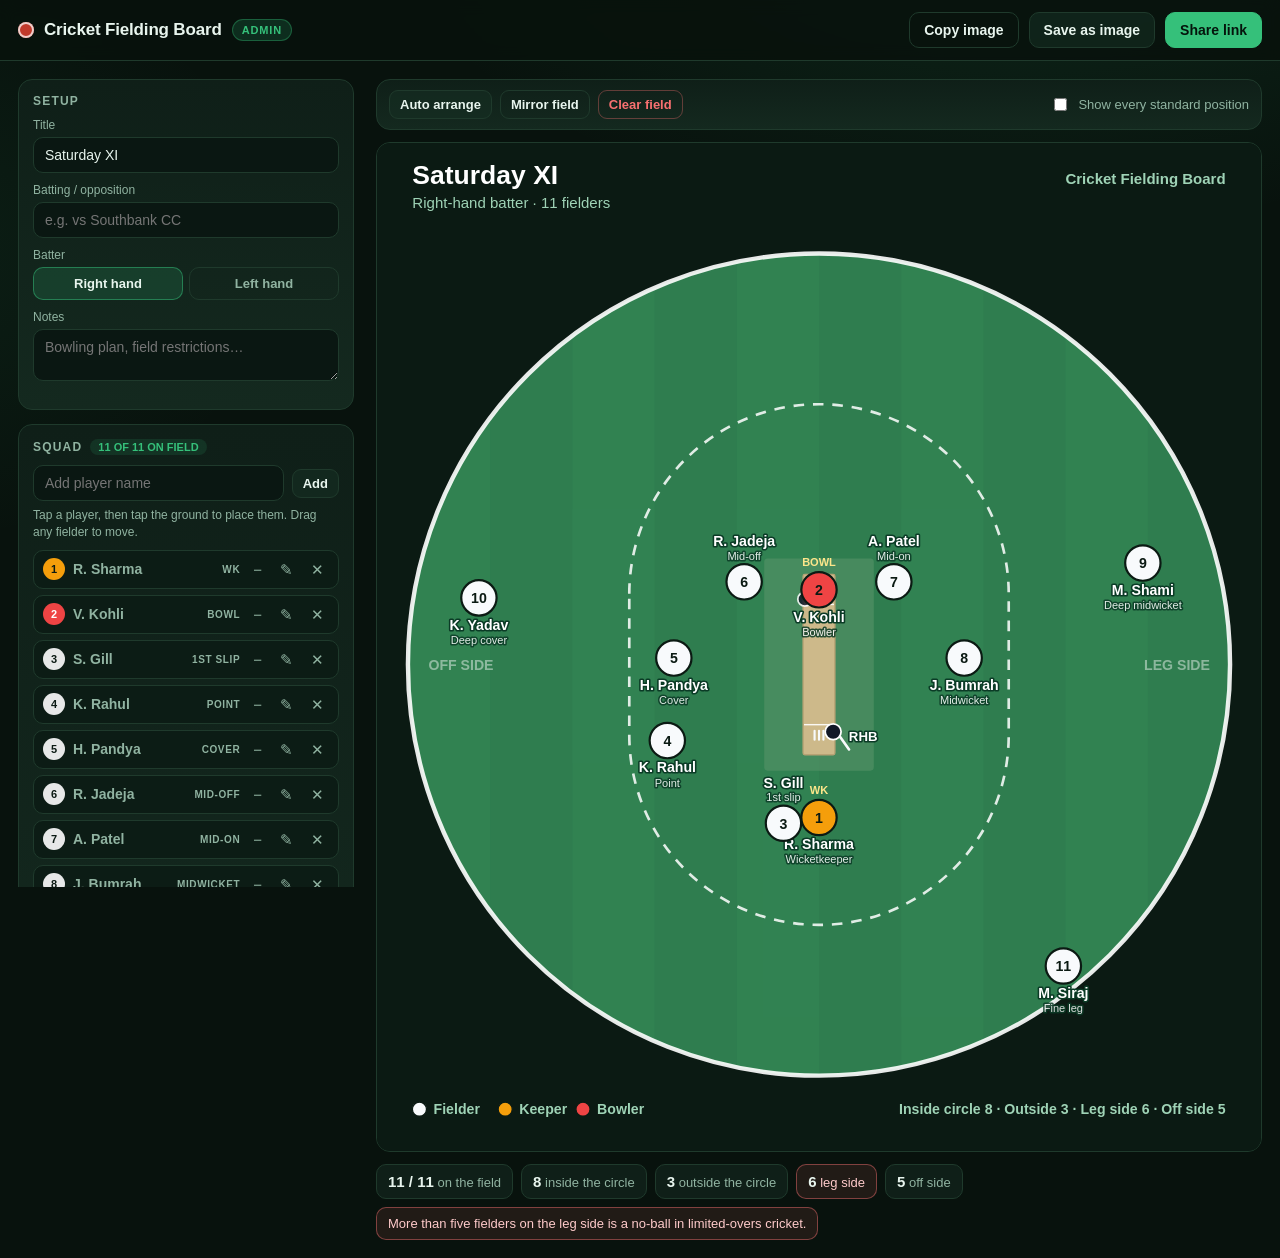
==== index.html @ b6f76a64 "Keep the ground clear and name the position as you place The grid of empty position markers cluttere" ====
<!doctype html>
<html lang="en">
<head>
<meta charset="utf-8">
<meta name="viewport" content="width=device-width, initial-scale=1, viewport-fit=cover">
<title>Cricket Fielding Board</title>
<meta name="description" content="Set up cricket fielding positions, share the setup as a link with view or edit access, and save it as an image.">
<meta name="theme-color" content="#0b1a13">
<link rel="icon" href="data:image/svg+xml,%3Csvg xmlns='http://www.w3.org/2000/svg' viewBox='0 0 100 100'%3E%3Ccircle cx='50' cy='50' r='46' fill='%232f7d4f'/%3E%3Ccircle cx='50' cy='50' r='46' fill='none' stroke='white' stroke-width='6'/%3E%3Crect x='42' y='22' width='16' height='56' rx='3' fill='%23cdb98a'/%3E%3C/svg%3E">
<link rel="stylesheet" href="assets/styles.css">
</head>
<body>
<header class="topbar">
  <div class="brand">
    <span class="ball" aria-hidden="true"></span>
    <span>Cricket Fielding Board</span>
  </div>
  <span id="modeBadge" class="badge">Admin</span>
  <div class="spacer"></div>
  <button id="btnCopyImage" class="btn ghost" type="button">Copy image</button>
  <button id="btnExport" class="btn" type="button">Save as image</button>
  <button id="btnShare" class="btn primary" type="button">Share link</button>
</header>

<main class="layout">
  <aside class="sidebar">
    <section class="card">
      <h2>Setup</h2>
      <label class="field">
        <span>Title</span>
        <input id="inpTitle" type="text" maxlength="60" placeholder="e.g. Death overs plan">
      </label>
      <label class="field">
        <span>Batting / opposition</span>
        <input id="inpOpp" type="text" maxlength="40" placeholder="e.g. vs Southbank CC">
      </label>
      <div class="field">
        <span>Batter</span>
        <div class="segmented" role="group" aria-label="Batting hand">
          <button type="button" class="seg" data-hand="r">Right hand</button>
          <button type="button" class="seg" data-hand="l">Left hand</button>
        </div>
      </div>
      <label class="field">
        <span>Notes</span>
        <textarea id="inpNotes" rows="2" maxlength="200" placeholder="Bowling plan, field restrictions…"></textarea>
      </label>
    </section>

    <section class="card" id="squadCard">
      <h2>Squad <span id="squadCount" class="count"></span></h2>
      <div class="admin-only" id="squadAdd">
        <div class="row">
          <input id="inpNewPlayer" type="text" maxlength="24" placeholder="Add player name">
          <button id="btnAddPlayer" class="btn small" type="button">Add</button>
        </div>
      </div>
      <p class="hint" id="squadHint">Tap a player, then tap the ground to place them.</p>
      <ul id="squadList" class="squad"></ul>
      <div class="admin-only row wrap">
        <button id="btnSampleSquad" class="btn small ghost" type="button">Load sample XI</button>
        <button id="btnClearSquad" class="btn small ghost danger" type="button">Clear squad</button>
      </div>
    </section>

    <section class="card">
      <h2>Ready-made fields</h2>
      <ul id="templateList" class="templates"></ul>
    </section>

    <section class="card">
      <h2>Saved on this device</h2>
      <div class="row">
        <input id="inpSaveName" type="text" maxlength="40" placeholder="Name this setup">
        <button id="btnSaveLocal" class="btn small" type="button">Save</button>
      </div>
      <ul id="savedList" class="saved"></ul>
    </section>
  </aside>

  <section class="board">
    <div class="boardbar">
      <div class="row wrap">
        <button id="btnAuto" class="btn small" type="button">Auto arrange</button>
        <button id="btnFlip" class="btn small ghost" type="button">Mirror field</button>
        <button id="btnClearField" class="btn small ghost danger" type="button">Clear field</button>
      </div>
      <div class="boardbar-right">
        <span id="dragReadout" class="readout" hidden></span>
        <label class="check">
          <input id="chkGuides" type="checkbox">
          <span>Show every standard position</span>
        </label>
      </div>
    </div>

    <div id="fieldWrap" class="fieldwrap"></div>

    <div id="selBar" class="selbar" hidden>
      <span id="selName" class="selname"></span>
      <div class="row wrap">
        <button class="btn small" type="button" data-role="k">Wicketkeeper</button>
        <button class="btn small" type="button" data-role="b">Bowler</button>
        <button class="btn small" type="button" data-role="f">Fielder</button>
        <button id="btnRemoveFielder" class="btn small ghost danger" type="button">Take off field</button>
      </div>
    </div>

    <div id="statsBar" class="stats"></div>
    <p id="viewHint" class="hint viewhint" hidden></p>
  </section>
</main>

<dialog id="shareDlg" class="dialog">
  <form method="dialog">
    <h2>Share this fielding setup</h2>
    <p class="hint">Every link carries the whole setup inside it, so there is nothing to sign up for. Send the link that matches what the person should be able to do.</p>

    <div class="sharerow">
      <div>
        <strong>View only</strong>
        <span class="hint">They can look at the field and save it as an image.</span>
      </div>
      <div class="row">
        <input id="linkView" type="text" readonly>
        <button class="btn small" type="button" data-copy="linkView">Copy</button>
      </div>
    </div>

    <div class="sharerow">
      <div>
        <strong>Can edit</strong>
        <span class="hint">They can move fielders and change the plan, but cannot change the squad.</span>
      </div>
      <div class="row">
        <input id="linkEdit" type="text" readonly>
        <button class="btn small" type="button" data-copy="linkEdit">Copy</button>
      </div>
    </div>

    <div class="sharerow admin-only">
      <div>
        <strong>Admin</strong>
        <span class="hint">Full control, including the squad list. Keep this one for yourself.</span>
      </div>
      <div class="row">
        <input id="linkAdmin" type="text" readonly>
        <button class="btn small" type="button" data-copy="linkAdmin">Copy</button>
      </div>
    </div>

    <p class="note">Links are open by design: anyone holding a link can pass it on, and a determined
      recipient could edit the link itself. Use it for teammates, not for secrets.</p>

    <div class="row end">
      <button class="btn" value="close">Done</button>
    </div>
  </form>
</dialog>

<div id="toast" class="toast" hidden></div>

<script src="js/positions.js"></script>
<script src="js/state.js"></script>
<script src="js/field.js"></script>
<script src="js/export.js"></script>
<script src="js/app.js"></script>
</body>
</html>
---- assets/styles.css ----
/* Cricket Fielding Board — dark, pitch-side interface. */

:root {
  --bg: #08120d;
  --panel: #0f1f18;
  --panel-2: #14291f;
  --line: #1f3a2c;
  --text: #e8f5ee;
  --muted: #90b3a1;
  --accent: #35c07a;
  --accent-ink: #04140c;
  --danger: #f87171;
  --radius: 14px;
  --font: ui-sans-serif, -apple-system, BlinkMacSystemFont, "Segoe UI", Roboto,
    Helvetica, Arial, sans-serif;
}

* { box-sizing: border-box; }

html, body {
  margin: 0;
  padding: 0;
  background: var(--bg);
  color: var(--text);
  font-family: var(--font);
  -webkit-text-size-adjust: 100%;
}

body {
  min-height: 100vh;
  background-image:
    radial-gradient(1100px 600px at 80% -10%, rgba(53, 192, 122, 0.14), transparent 60%),
    radial-gradient(700px 500px at -10% 20%, rgba(53, 192, 122, 0.08), transparent 60%);
}

/* ------------------------------------------------------------------ topbar */

.topbar {
  display: flex;
  align-items: center;
  gap: 10px;
  padding: 12px 18px;
  border-bottom: 1px solid var(--line);
  background: rgba(8, 18, 13, 0.9);
  backdrop-filter: blur(8px);
  position: sticky;
  top: 0;
  z-index: 20;
  flex-wrap: wrap;
}

.brand {
  display: flex;
  align-items: center;
  gap: 10px;
  font-weight: 800;
  letter-spacing: -0.01em;
  font-size: 17px;
}

.ball {
  width: 16px;
  height: 16px;
  border-radius: 50%;
  background: #c0392b;
  box-shadow: inset 0 0 0 2px rgba(255, 255, 255, 0.75);
  display: inline-block;
}

.spacer { flex: 1; }

.badge {
  font-size: 11px;
  font-weight: 800;
  letter-spacing: 0.08em;
  text-transform: uppercase;
  padding: 4px 9px;
  border-radius: 999px;
  background: rgba(53, 192, 122, 0.16);
  color: var(--accent);
  border: 1px solid rgba(53, 192, 122, 0.35);
}

.badge.view { background: rgba(148, 163, 184, 0.16); color: #cbd5e1; border-color: rgba(148, 163, 184, 0.35); }
.badge.edit { background: rgba(56, 189, 248, 0.16); color: #7dd3fc; border-color: rgba(56, 189, 248, 0.35); }

/* ------------------------------------------------------------------ layout */

.layout {
  display: grid;
  grid-template-columns: 340px minmax(0, 1fr);
  gap: 18px;
  padding: 18px;
  align-items: start;
  max-width: 1500px;
  margin: 0 auto;
}

.sidebar {
  display: flex;
  flex-direction: column;
  gap: 14px;
  position: sticky;
  top: 74px;
  max-height: calc(100vh - 92px);
  overflow-y: auto;
  padding-right: 4px;
}

.card {
  background: linear-gradient(180deg, var(--panel), var(--panel-2));
  border: 1px solid var(--line);
  border-radius: var(--radius);
  padding: 14px;
}

.card h2 {
  margin: 0 0 10px;
  font-size: 12px;
  letter-spacing: 0.1em;
  text-transform: uppercase;
  color: var(--muted);
  display: flex;
  align-items: center;
  gap: 8px;
}

.count {
  font-size: 11px;
  color: var(--accent);
  background: rgba(53, 192, 122, 0.12);
  border-radius: 999px;
  padding: 2px 8px;
  letter-spacing: 0;
}

/* ------------------------------------------------------------------ inputs */

.field {
  display: block;
  margin-bottom: 10px;
}

.field > span {
  display: block;
  font-size: 12px;
  color: var(--muted);
  margin-bottom: 5px;
}

input[type="text"], textarea {
  width: 100%;
  background: #0a1712;
  border: 1px solid var(--line);
  color: var(--text);
  border-radius: 10px;
  padding: 9px 11px;
  font: inherit;
  font-size: 14px;
  resize: vertical;
}

input[type="text"]:focus, textarea:focus {
  outline: 2px solid rgba(53, 192, 122, 0.5);
  outline-offset: 1px;
  border-color: transparent;
}

input:disabled, textarea:disabled {
  opacity: 0.6;
  cursor: not-allowed;
}

.row { display: flex; gap: 8px; align-items: center; }
.row.wrap { flex-wrap: wrap; }
.row.end { justify-content: flex-end; }
.row > input[type="text"] { flex: 1; min-width: 0; }

.btn {
  border: 1px solid var(--line);
  background: #16302394;
  color: var(--text);
  border-radius: 10px;
  padding: 9px 14px;
  font: inherit;
  font-size: 14px;
  font-weight: 650;
  cursor: pointer;
  transition: transform 0.06s ease, background 0.15s ease, border-color 0.15s ease;
}

.btn:hover { background: #1d3d2c; }
.btn:active { transform: translateY(1px); }
.btn:focus-visible { outline: 2px solid var(--accent); outline-offset: 2px; }

.btn.primary {
  background: var(--accent);
  border-color: var(--accent);
  color: var(--accent-ink);
}
.btn.primary:hover { background: #45d68b; }

.btn.small { padding: 6px 10px; font-size: 13px; border-radius: 9px; }
.btn.ghost { background: transparent; }
.btn.ghost:hover { background: rgba(255, 255, 255, 0.05); }
.btn.danger { color: var(--danger); border-color: rgba(248, 113, 113, 0.35); }

.segmented { display: flex; gap: 6px; }

.seg {
  flex: 1;
  border: 1px solid var(--line);
  background: transparent;
  color: var(--muted);
  border-radius: 10px;
  padding: 8px 6px;
  font: inherit;
  font-size: 13px;
  font-weight: 650;
  cursor: pointer;
}

.seg[aria-pressed="true"] {
  background: rgba(53, 192, 122, 0.16);
  border-color: rgba(53, 192, 122, 0.5);
  color: var(--text);
}

.check {
  display: inline-flex;
  align-items: center;
  gap: 8px;
  font-size: 13px;
  color: var(--muted);
  cursor: pointer;
}

.hint {
  font-size: 12px;
  color: var(--muted);
  margin: 6px 0 8px;
  line-height: 1.45;
}

.viewhint { margin-top: 10px; }

/* ------------------------------------------------------------------- squad */

.squad, .templates, .saved {
  list-style: none;
  margin: 0;
  padding: 0;
  display: flex;
  flex-direction: column;
  gap: 6px;
}

.squad li, .templates li, .saved li {
  display: flex;
  align-items: center;
  gap: 8px;
  border: 1px solid var(--line);
  background: #0c1c15;
  border-radius: 10px;
  padding: 7px 9px;
}

.squad li.selected {
  border-color: var(--accent);
  box-shadow: 0 0 0 1px rgba(53, 192, 122, 0.4) inset;
}

.squad li.placed .pname { color: var(--muted); }

.pnum {
  width: 22px;
  height: 22px;
  border-radius: 50%;
  display: grid;
  place-items: center;
  font-size: 11px;
  font-weight: 800;
  background: rgba(255, 255, 255, 0.9);
  color: #0b1a13;
  flex: none;
}

.pnum.k { background: #f59e0b; }
.pnum.b { background: #ef4444; color: #fff; }

.pname {
  flex: 1;
  min-width: 0;
  font-size: 14px;
  font-weight: 600;
  overflow: hidden;
  text-overflow: ellipsis;
  white-space: nowrap;
  text-align: left;
  background: none;
  border: 0;
  color: inherit;
  font-family: inherit;
  cursor: pointer;
  padding: 0;
}

.ptag {
  font-size: 10px;
  font-weight: 800;
  letter-spacing: 0.06em;
  text-transform: uppercase;
  color: var(--muted);
  flex: 0 1 auto;
  max-width: 42%;
  overflow: hidden;
  text-overflow: ellipsis;
  white-space: nowrap;
}

.iconbtn {
  border: 0;
  background: transparent;
  color: var(--muted);
  cursor: pointer;
  font-size: 15px;
  line-height: 1;
  padding: 4px 5px;
  border-radius: 7px;
}

.iconbtn:hover { background: rgba(255, 255, 255, 0.07); color: var(--text); }

.templates li { flex-direction: column; align-items: stretch; gap: 3px; cursor: pointer; }
.templates li:hover { border-color: var(--accent); }
.templates .tname { font-size: 14px; font-weight: 650; }
.templates .tnote { font-size: 11.5px; color: var(--muted); }

.saved .sname { flex: 1; font-size: 13.5px; font-weight: 600; }

.empty {
  font-size: 12.5px;
  color: var(--muted);
  padding: 8px 2px;
}

/* ------------------------------------------------------------------- board */

.board {
  display: flex;
  flex-direction: column;
  gap: 12px;
  min-width: 0;
}

.boardbar {
  display: flex;
  align-items: center;
  justify-content: space-between;
  gap: 12px;
  flex-wrap: wrap;
  background: linear-gradient(180deg, var(--panel), var(--panel-2));
  border: 1px solid var(--line);
  border-radius: var(--radius);
  padding: 10px 12px;
}

.fieldwrap {
  border: 1px solid var(--line);
  border-radius: var(--radius);
  overflow: hidden;
  background: #0b1a13;
  line-height: 0;
}

.fieldwrap svg {
  display: block;
  width: 100%;
  height: auto;
  touch-action: none;
}

.fieldwrap svg.editable g.chip { cursor: grab; }
.fieldwrap svg.editable g.chip:active { cursor: grabbing; }
.fieldwrap svg.editable g.guide { cursor: copy; opacity: 0.75; }
.fieldwrap svg.editable g.guide:hover { opacity: 1; }

.selbar {
  display: flex;
  align-items: center;
  gap: 12px;
  flex-wrap: wrap;
  background: rgba(56, 189, 248, 0.08);
  border: 1px solid rgba(56, 189, 248, 0.3);
  border-radius: var(--radius);
  padding: 10px 12px;
}

.selbar[hidden] { display: none; }

.selname { font-weight: 700; font-size: 14px; }

.stats {
  display: flex;
  gap: 8px;
  flex-wrap: wrap;
}

.stat {
  border: 1px solid var(--line);
  background: var(--panel);
  border-radius: 10px;
  padding: 8px 11px;
  font-size: 13px;
  color: var(--muted);
}

.stat b { color: var(--text); font-size: 15px; }

.stat.warn {
  border-color: rgba(248, 113, 113, 0.45);
  background: rgba(248, 113, 113, 0.1);
  color: #fecaca;
}

/* ------------------------------------------------------------------ dialog */

.dialog {
  border: 1px solid var(--line);
  border-radius: 16px;
  background: var(--panel);
  color: var(--text);
  padding: 20px;
  max-width: 620px;
  width: calc(100% - 32px);
}

.dialog::backdrop { background: rgba(4, 10, 7, 0.7); }
.dialog h2 { margin: 0 0 6px; font-size: 19px; }

.sharerow {
  border-top: 1px solid var(--line);
  padding: 12px 0;
  display: flex;
  flex-direction: column;
  gap: 8px;
}

.sharerow strong { font-size: 14px; }
.sharerow .hint { margin: 2px 0 0; display: block; }
.sharerow input { font-size: 12px; font-family: ui-monospace, SFMono-Regular, Menlo, monospace; }

.note {
  font-size: 12px;
  color: var(--muted);
  background: rgba(255, 255, 255, 0.04);
  border-radius: 10px;
  padding: 10px;
  line-height: 1.5;
}

/* ------------------------------------------------------------------- toast */

.toast {
  position: fixed;
  left: 50%;
  bottom: 24px;
  transform: translateX(-50%);
  background: var(--accent);
  color: var(--accent-ink);
  font-weight: 700;
  font-size: 14px;
  padding: 10px 16px;
  border-radius: 999px;
  z-index: 60;
  box-shadow: 0 10px 30px rgba(0, 0, 0, 0.45);
}

/* ------------------------------------------------------------ responsive */

body.mode-view .admin-only,
body.mode-edit .admin-only { display: none !important; }

.boardbar-right {
  display: flex;
  align-items: center;
  gap: 12px;
  flex-wrap: wrap;
}

.readout {
  font-size: 13px;
  font-weight: 700;
  color: var(--accent);
  background: rgba(53, 192, 122, 0.12);
  border: 1px solid rgba(53, 192, 122, 0.35);
  border-radius: 999px;
  padding: 5px 11px;
  white-space: nowrap;
}

.readout[hidden] { display: none; }

/* Nothing on the board toolbar does anything on a view-only link. */
body.mode-view .boardbar { display: none; }

.btn:disabled,
.seg:disabled { opacity: 0.5; cursor: not-allowed; }

@media (max-width: 980px) {
  .layout { grid-template-columns: 1fr; }
  .sidebar { position: static; max-height: none; overflow: visible; }
  .board { order: -1; }
}

@media (max-width: 560px) {
  .topbar { padding: 10px 12px; }
  .brand span:last-child { font-size: 15px; }
  .layout { padding: 12px; gap: 12px; }
  .btn { padding: 8px 11px; font-size: 13px; }
}
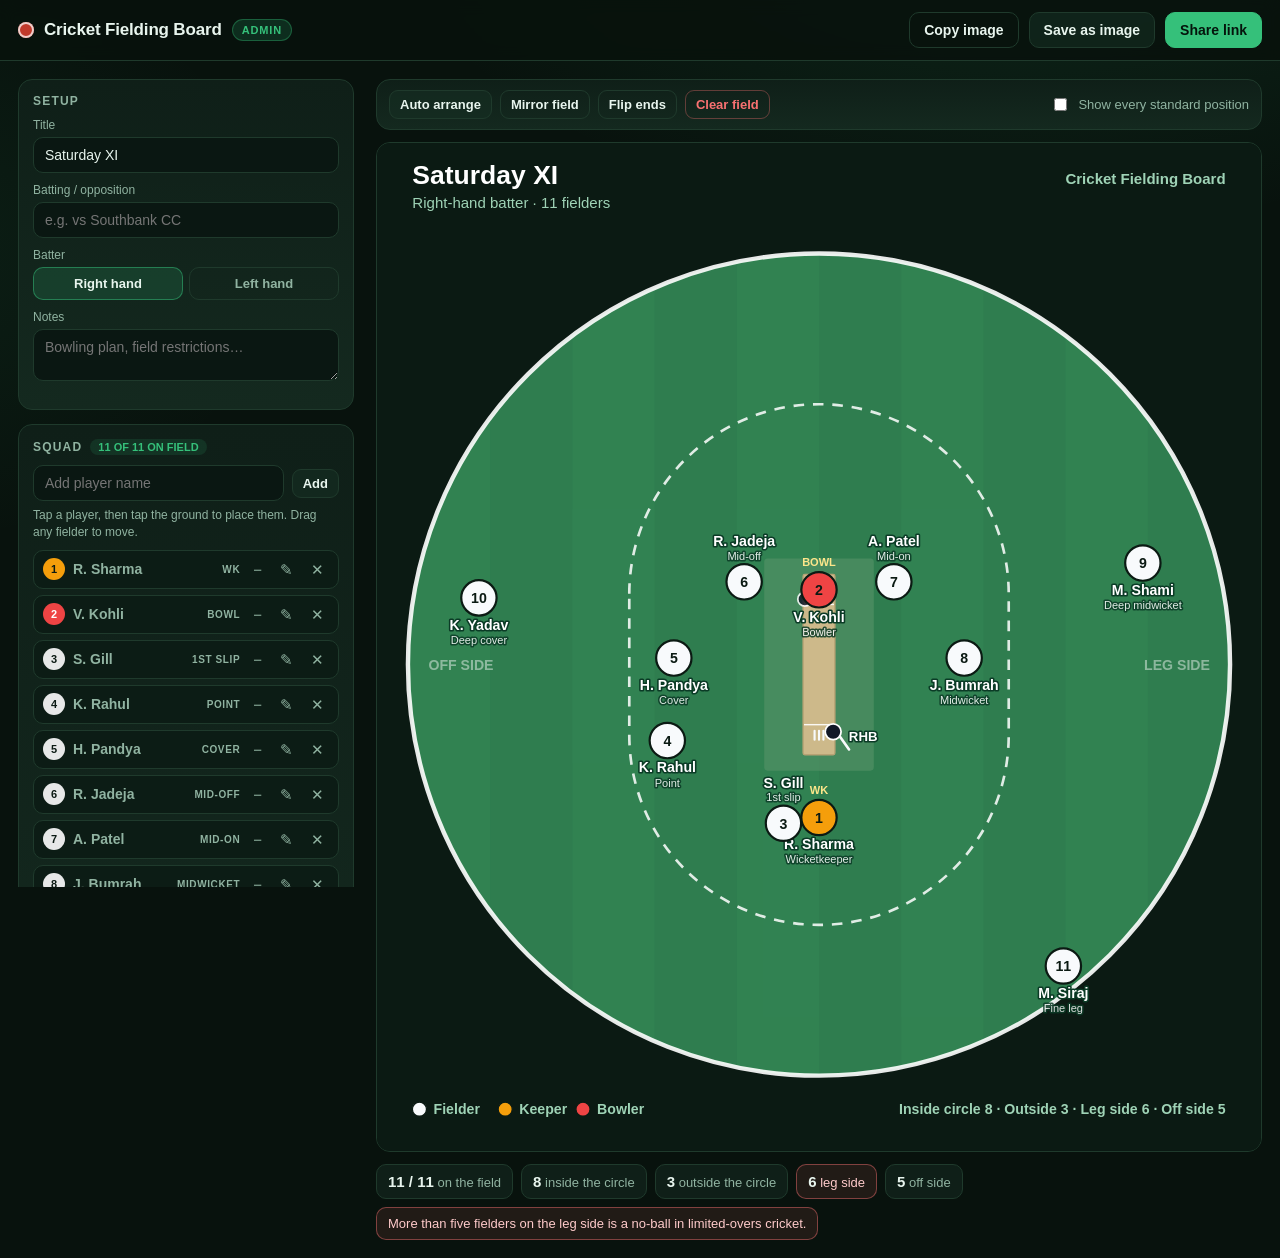
==== commit 5b3357dd: "Add Flip ends, to view the ground from the batter's end A half-turn of the drawing about the centre " ====
--- a/index.html
+++ b/index.html
@@ -83,6 +83,8 @@
       <div class="row wrap">
         <button id="btnAuto" class="btn small" type="button">Auto arrange</button>
         <button id="btnFlip" class="btn small ghost" type="button">Mirror field</button>
+        <button id="btnFlipEnds" class="btn small ghost" type="button"
+          title="Turn the ground end for end, so the batter is at the top">Flip ends</button>
         <button id="btnClearField" class="btn small ghost danger" type="button">Clear field</button>
       </div>
       <div class="boardbar-right">
--- a/assets/styles.css
+++ b/assets/styles.css
@@ -474,6 +474,8 @@
   border-radius: 999px;
   z-index: 60;
   box-shadow: 0 10px 30px rgba(0, 0, 0, 0.45);
+  /* It sits over the bottom of the ground; never let it swallow a tap. */
+  pointer-events: none;
 }
 
 /* ------------------------------------------------------------ responsive */
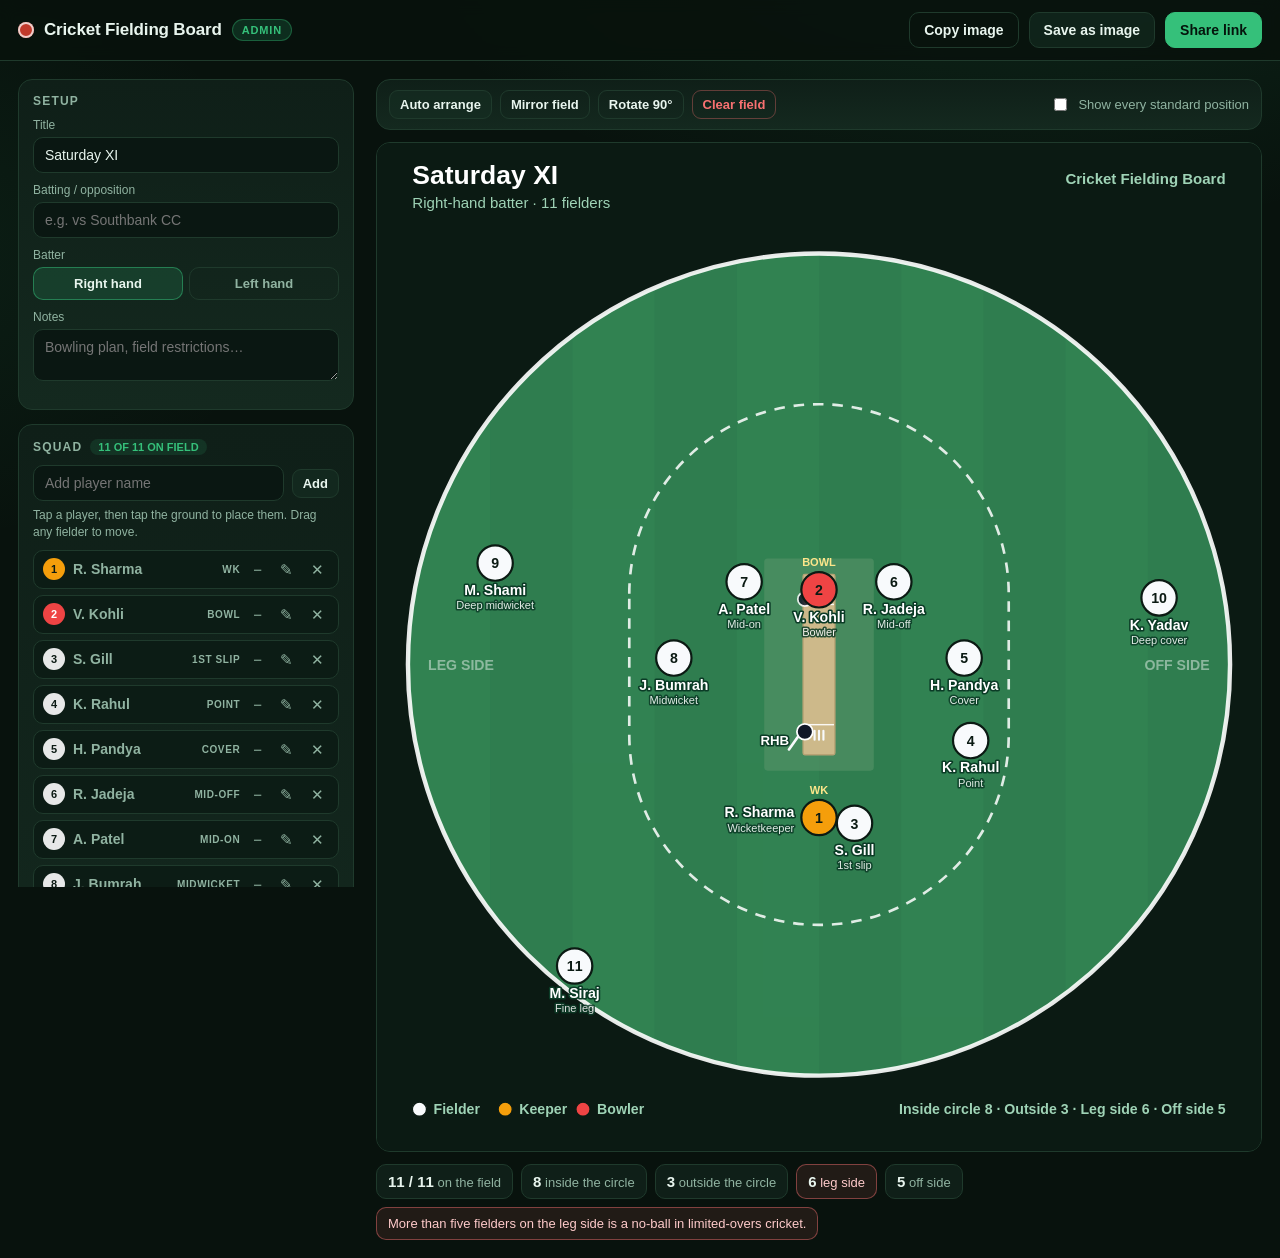
==== commit 1760709a: "Put the off side on the right, and rotate the ground in quarter turns The sides were mirrored. The g" ====
--- a/index.html
+++ b/index.html
@@ -83,8 +83,8 @@
       <div class="row wrap">
         <button id="btnAuto" class="btn small" type="button">Auto arrange</button>
         <button id="btnFlip" class="btn small ghost" type="button">Mirror field</button>
-        <button id="btnFlipEnds" class="btn small ghost" type="button"
-          title="Turn the ground end for end, so the batter is at the top">Flip ends</button>
+        <button id="btnRotate" class="btn small ghost" type="button"
+          title="Turn the ground a quarter turn: the pitch runs across, then end for end">Rotate 90°</button>
         <button id="btnClearField" class="btn small ghost danger" type="button">Clear field</button>
       </div>
       <div class="boardbar-right">
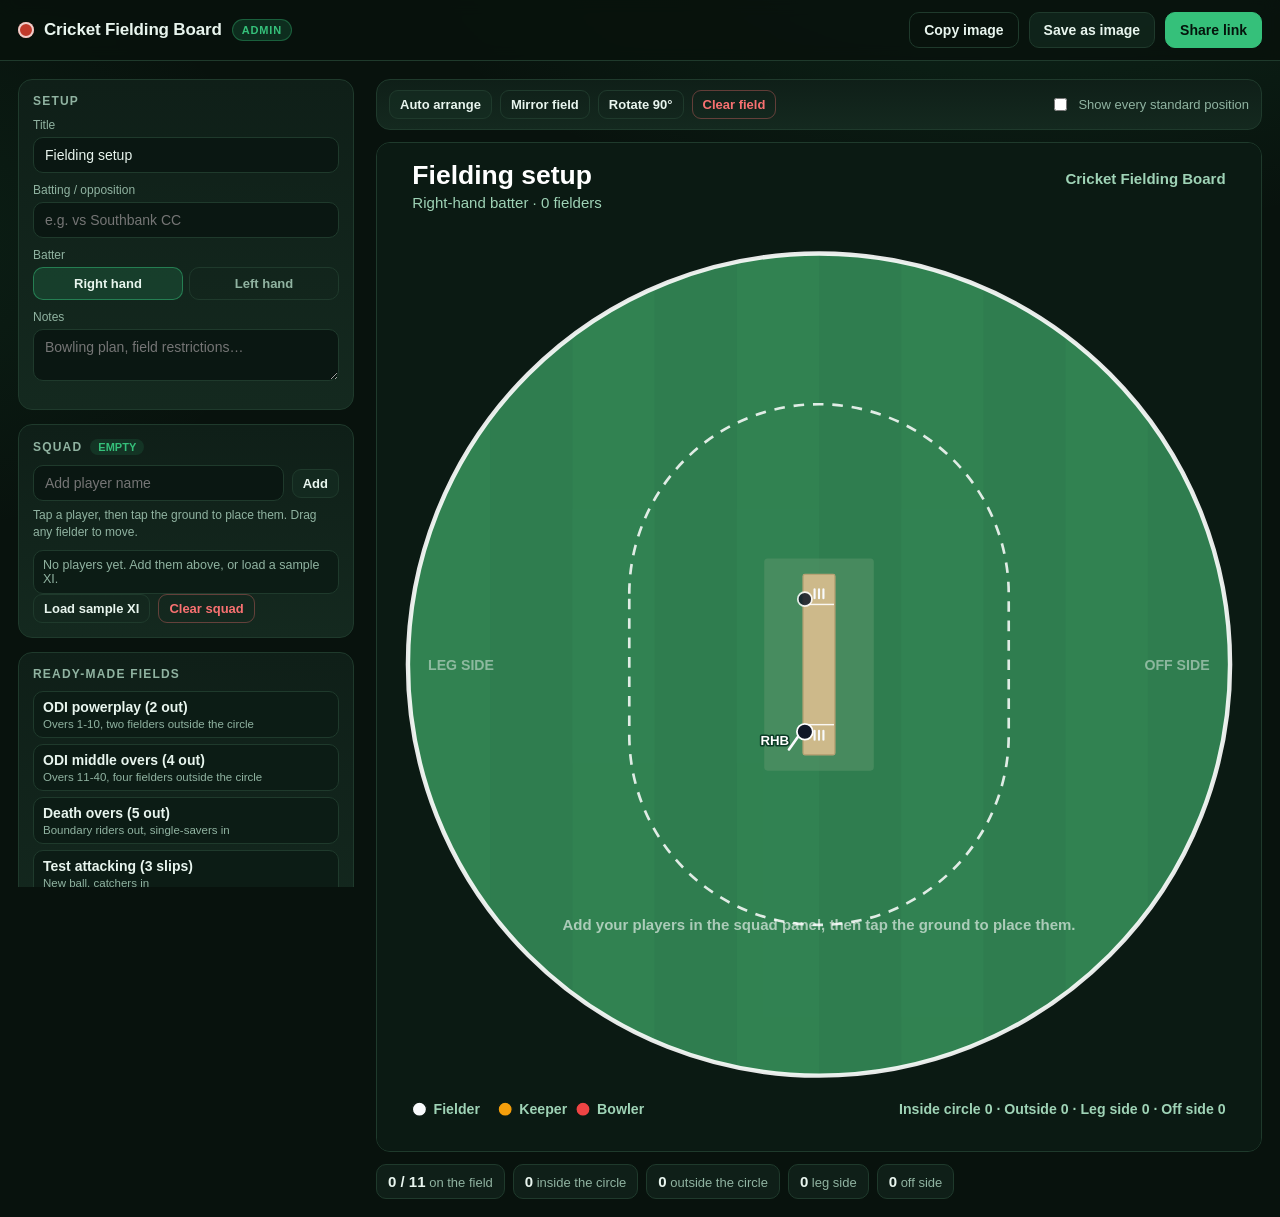
==== commit 4d32f506: "Open the plain address on an empty ground Following the bare address showed a sample eleven on a fir" ====
--- a/index.html
+++ b/index.html
@@ -96,6 +96,14 @@
       </div>
     </div>
 
+    <div id="resumeBar" class="resumebar" hidden>
+      <span id="resumeText"></span>
+      <div class="row">
+        <button id="btnResume" class="btn small" type="button">Open it</button>
+        <button id="btnDismissResume" class="btn small ghost" type="button">Start fresh</button>
+      </div>
+    </div>
+
     <div id="fieldWrap" class="fieldwrap"></div>
 
     <div id="selBar" class="selbar" hidden>
--- a/assets/styles.css
+++ b/assets/styles.css
@@ -398,6 +398,22 @@
 
 .selbar[hidden] { display: none; }
 
+.resumebar {
+  display: flex;
+  align-items: center;
+  justify-content: space-between;
+  gap: 12px;
+  flex-wrap: wrap;
+  background: linear-gradient(180deg, var(--panel), var(--panel-2));
+  border: 1px solid var(--line);
+  border-radius: var(--radius);
+  padding: 10px 12px;
+  font-size: 13.5px;
+  color: var(--muted);
+}
+
+.resumebar[hidden] { display: none; }
+
 .selname { font-weight: 700; font-size: 14px; }
 
 .stats {
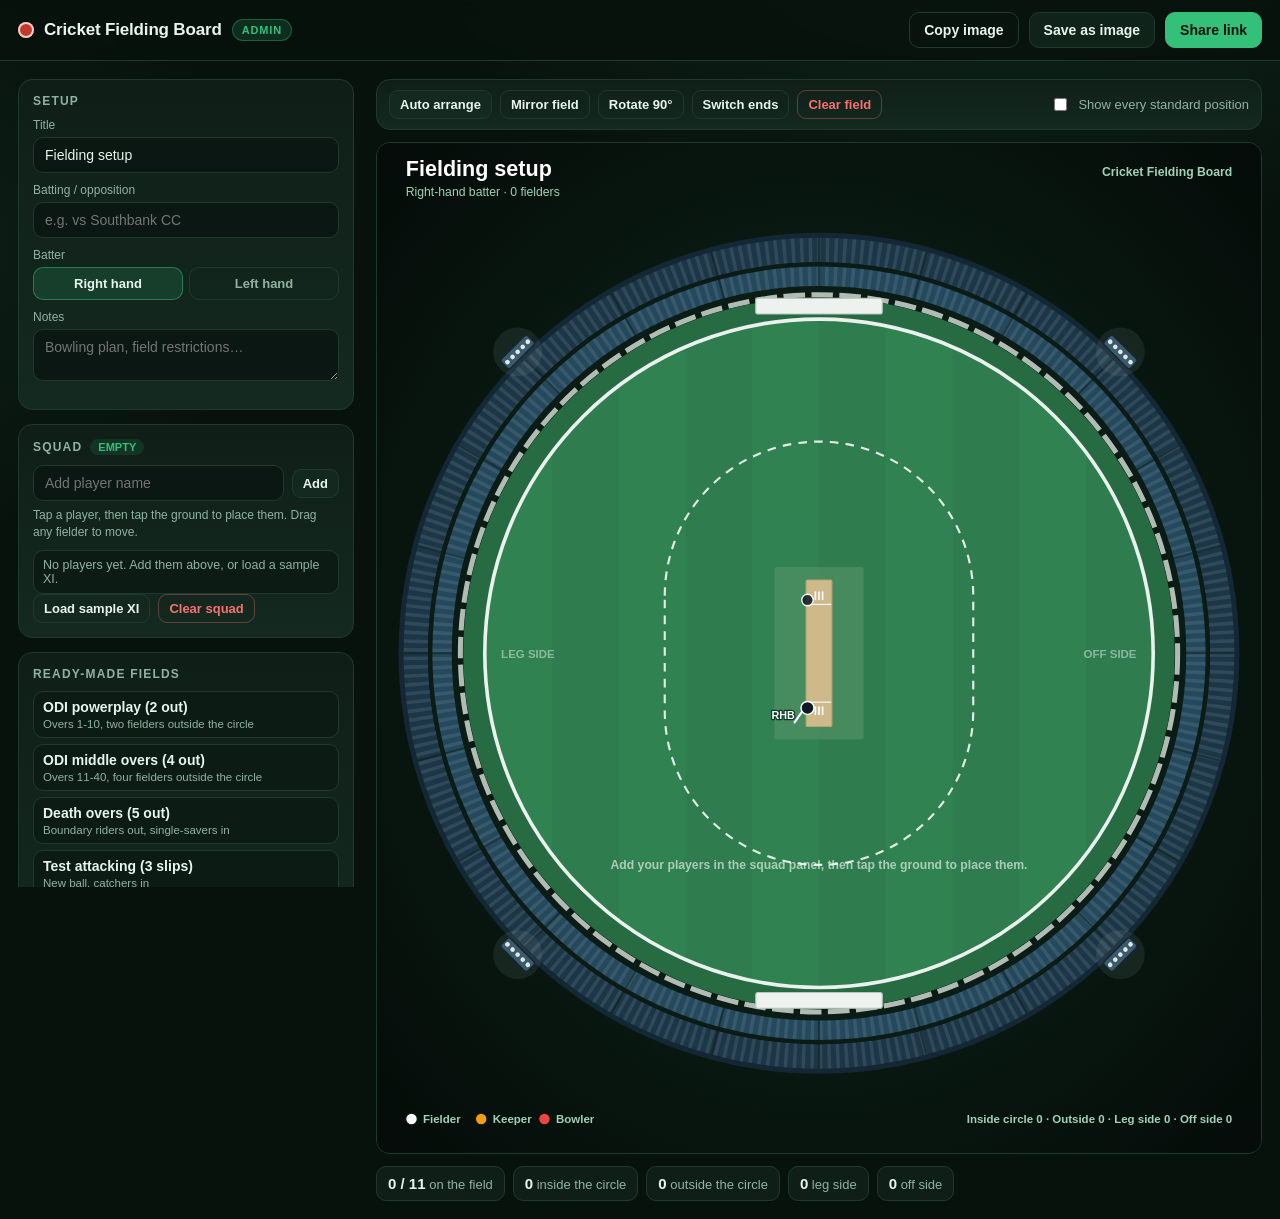
==== commit 247067e0: "Build the stadium around the ground, and add Switch ends Outside the boundary was flat dark nothing." ====
--- a/index.html
+++ b/index.html
@@ -85,6 +85,8 @@
         <button id="btnFlip" class="btn small ghost" type="button">Mirror field</button>
         <button id="btnRotate" class="btn small ghost" type="button"
           title="Turn the ground a quarter turn: the pitch runs across, then end for end">Rotate 90°</button>
+        <button id="btnSwitchEnds" class="btn small ghost" type="button"
+          title="The batter takes strike at the other end: nobody moves, but the off and leg sides swap, so square leg becomes point">Switch ends</button>
         <button id="btnClearField" class="btn small ghost danger" type="button">Clear field</button>
       </div>
       <div class="boardbar-right">
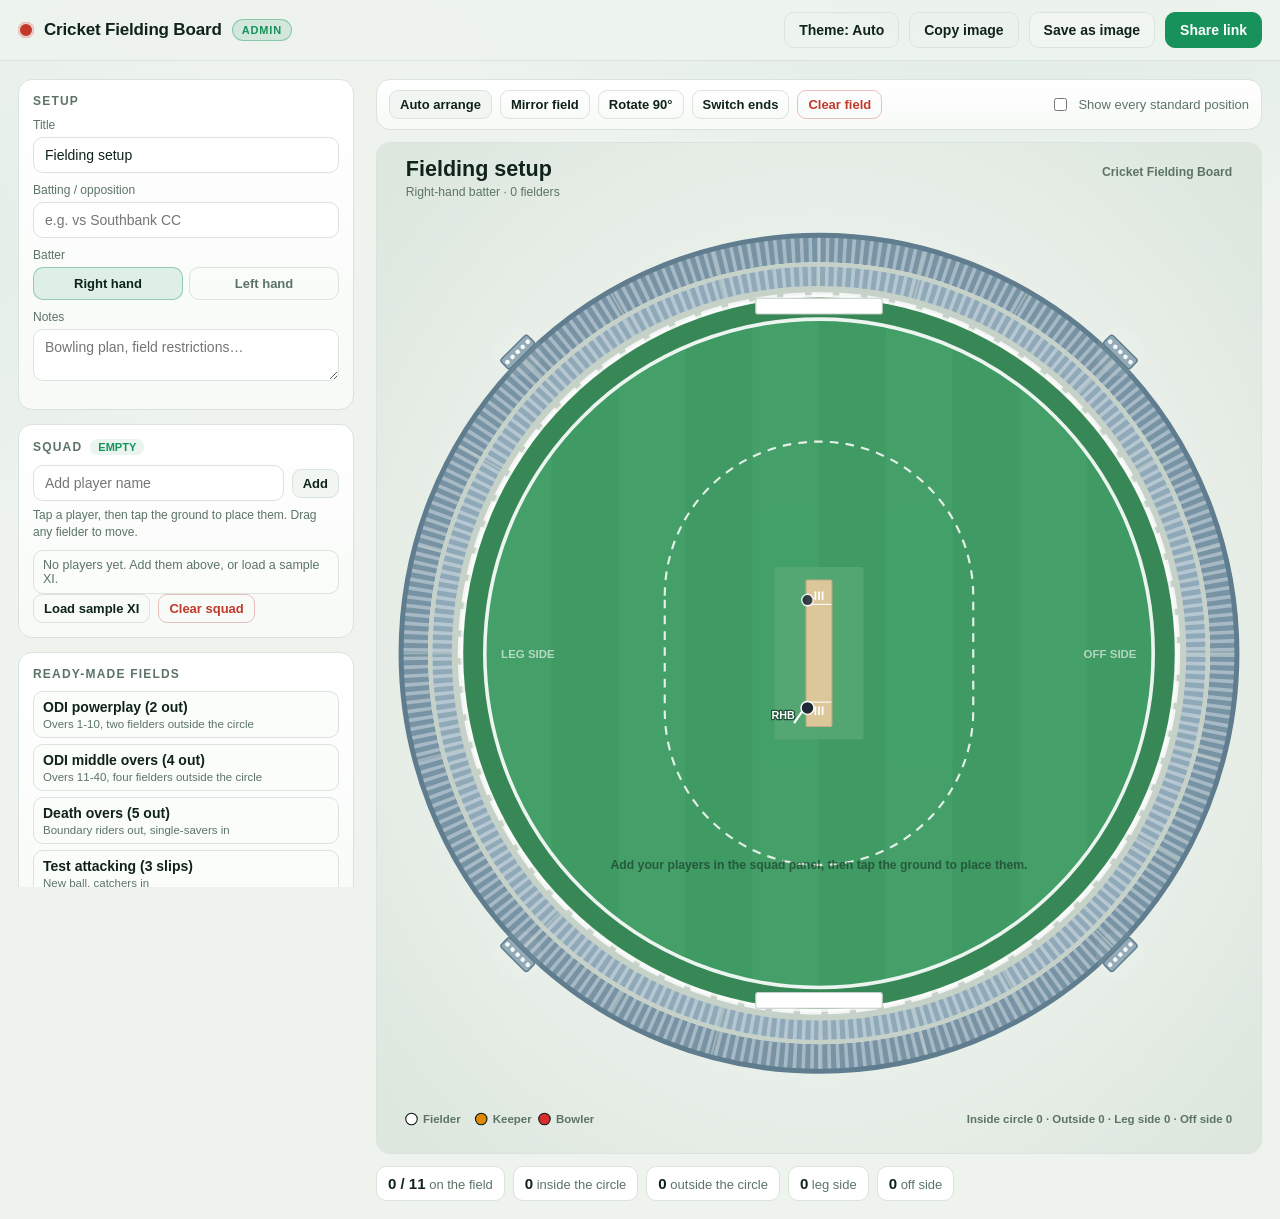
==== commit ab31bcfc: "Add dark and light themes, ground included The interface colours come from tokens with a daylight se" ====
--- a/index.html
+++ b/index.html
@@ -7,6 +7,18 @@
 <meta name="description" content="Set up cricket fielding positions, share the setup as a link with view or edit access, and save it as an image.">
 <meta name="theme-color" content="#0b1a13">
 <link rel="icon" href="data:image/svg+xml,%3Csvg xmlns='http://www.w3.org/2000/svg' viewBox='0 0 100 100'%3E%3Ccircle cx='50' cy='50' r='46' fill='%232f7d4f'/%3E%3Ccircle cx='50' cy='50' r='46' fill='none' stroke='white' stroke-width='6'/%3E%3Crect x='42' y='22' width='16' height='56' rx='3' fill='%23cdb98a'/%3E%3C/svg%3E">
+<script>
+  /* Settle the theme before the first paint so the page never flashes. */
+  (function () {
+    try {
+      var choice = localStorage.getItem('cf.theme') || 'auto';
+      var dark = !window.matchMedia || !window.matchMedia('(prefers-color-scheme: light)').matches;
+      document.documentElement.dataset.theme = choice === 'auto' ? (dark ? 'dark' : 'light') : choice;
+    } catch (err) {
+      document.documentElement.dataset.theme = 'dark';
+    }
+  })();
+</script>
 <link rel="stylesheet" href="assets/styles.css">
 </head>
 <body>
@@ -17,6 +29,7 @@
   </div>
   <span id="modeBadge" class="badge">Admin</span>
   <div class="spacer"></div>
+  <button id="btnTheme" class="btn ghost" type="button" aria-label="Change theme"></button>
   <button id="btnCopyImage" class="btn ghost" type="button">Copy image</button>
   <button id="btnExport" class="btn" type="button">Save as image</button>
   <button id="btnShare" class="btn primary" type="button">Share link</button>
--- a/assets/styles.css
+++ b/assets/styles.css
@@ -1,6 +1,7 @@
-/* Cricket Fielding Board — dark, pitch-side interface. */
+/* Cricket Fielding Board — pitch-side interface, dark and light. */
 
 :root {
+  color-scheme: dark;
   --bg: #08120d;
   --panel: #0f1f18;
   --panel-2: #14291f;
@@ -10,9 +11,71 @@
   --accent: #35c07a;
   --accent-ink: #04140c;
   --danger: #f87171;
+  --btn-bg: rgba(22, 48, 35, 0.58);
+  --btn-bg-hover: #1d3d2c;
+  --input-bg: #0a1712;
+  --row-bg: #0c1c15;
+  --hover: rgba(255, 255, 255, 0.06);
+  --chip-bg: rgba(255, 255, 255, 0.9);
+  --chip-ink: #0b1a13;
+  --field-frame: #0b1a13;
+  --info-bg: rgba(56, 189, 248, 0.08);
+  --info-line: rgba(56, 189, 248, 0.3);
+  --warn-bg: rgba(248, 113, 113, 0.1);
+  --warn-line: rgba(248, 113, 113, 0.45);
+  --warn-soft: rgba(248, 113, 113, 0.35);
+  --warn-text: #fecaca;
+  --glow: rgba(53, 192, 122, 0.14);
+  --glow-soft: rgba(53, 192, 122, 0.08);
+  --shadow: rgba(0, 0, 0, 0.45);
+  --backdrop: rgba(4, 10, 7, 0.7);
+  --accent-soft: rgba(53, 192, 122, 0.16);
+  --accent-faint: rgba(53, 192, 122, 0.12);
+  --accent-line: rgba(53, 192, 122, 0.4);
+  --accent-hover: #45d68b;
+  --badge-view: #cbd5e1;
+  --badge-edit: #7dd3fc;
   --radius: 14px;
   --font: ui-sans-serif, -apple-system, BlinkMacSystemFont, "Segoe UI", Roboto,
     Helvetica, Arial, sans-serif;
+}
+
+/* Daylight. The ground carries its own two palettes, in js/field.js. */
+:root[data-theme="light"] {
+  color-scheme: light;
+  --bg: #eef3ee;
+  --panel: #ffffff;
+  --panel-2: #f7faf7;
+  --line: #dae3dc;
+  --text: #10231a;
+  --muted: #5c7466;
+  --accent: #17925a;
+  --accent-ink: #ffffff;
+  --danger: #c0392b;
+  --btn-bg: #f2f6f2;
+  --btn-bg-hover: #e6ede7;
+  --input-bg: #ffffff;
+  --row-bg: #fbfdfb;
+  --hover: rgba(16, 35, 26, 0.06);
+  --chip-bg: #10231a;
+  --chip-ink: #ffffff;
+  --field-frame: #dde7de;
+  --info-bg: rgba(2, 132, 199, 0.08);
+  --info-line: rgba(2, 132, 199, 0.32);
+  --warn-bg: rgba(192, 57, 43, 0.08);
+  --warn-line: rgba(192, 57, 43, 0.35);
+  --warn-soft: rgba(192, 57, 43, 0.3);
+  --warn-text: #8f2418;
+  --glow: rgba(23, 146, 90, 0.1);
+  --glow-soft: rgba(23, 146, 90, 0.06);
+  --shadow: rgba(16, 35, 26, 0.18);
+  --backdrop: rgba(16, 35, 26, 0.45);
+  --accent-soft: rgba(23, 146, 90, 0.12);
+  --accent-faint: rgba(23, 146, 90, 0.09);
+  --accent-line: rgba(23, 146, 90, 0.38);
+  --accent-hover: #12784a;
+  --badge-view: #475569;
+  --badge-edit: #0369a1;
 }
 
 * { box-sizing: border-box; }
@@ -29,8 +92,8 @@
 body {
   min-height: 100vh;
   background-image:
-    radial-gradient(1100px 600px at 80% -10%, rgba(53, 192, 122, 0.14), transparent 60%),
-    radial-gradient(700px 500px at -10% 20%, rgba(53, 192, 122, 0.08), transparent 60%);
+    radial-gradient(1100px 600px at 80% -10%, var(--glow), transparent 60%),
+    radial-gradient(700px 500px at -10% 20%, var(--glow-soft), transparent 60%);
 }
 
 /* ------------------------------------------------------------------ topbar */
@@ -41,7 +104,7 @@
   gap: 10px;
   padding: 12px 18px;
   border-bottom: 1px solid var(--line);
-  background: rgba(8, 18, 13, 0.9);
+  background: color-mix(in srgb, var(--bg) 90%, transparent);
   backdrop-filter: blur(8px);
   position: sticky;
   top: 0;
@@ -76,13 +139,13 @@
   text-transform: uppercase;
   padding: 4px 9px;
   border-radius: 999px;
-  background: rgba(53, 192, 122, 0.16);
+  background: var(--accent-soft);
   color: var(--accent);
-  border: 1px solid rgba(53, 192, 122, 0.35);
-}
-
-.badge.view { background: rgba(148, 163, 184, 0.16); color: #cbd5e1; border-color: rgba(148, 163, 184, 0.35); }
-.badge.edit { background: rgba(56, 189, 248, 0.16); color: #7dd3fc; border-color: rgba(56, 189, 248, 0.35); }
+  border: 1px solid var(--accent-line);
+}
+
+.badge.view { background: rgba(148, 163, 184, 0.16); color: var(--badge-view); border-color: rgba(148, 163, 184, 0.35); }
+.badge.edit { background: var(--info-bg); color: var(--badge-edit); border-color: var(--info-line); }
 
 /* ------------------------------------------------------------------ layout */
 
@@ -128,7 +191,7 @@
 .count {
   font-size: 11px;
   color: var(--accent);
-  background: rgba(53, 192, 122, 0.12);
+  background: var(--accent-faint);
   border-radius: 999px;
   padding: 2px 8px;
   letter-spacing: 0;
@@ -150,7 +213,7 @@
 
 input[type="text"], textarea {
   width: 100%;
-  background: #0a1712;
+  background: var(--input-bg);
   border: 1px solid var(--line);
   color: var(--text);
   border-radius: 10px;
@@ -161,7 +224,7 @@
 }
 
 input[type="text"]:focus, textarea:focus {
-  outline: 2px solid rgba(53, 192, 122, 0.5);
+  outline: 2px solid var(--accent-line);
   outline-offset: 1px;
   border-color: transparent;
 }
@@ -178,7 +241,7 @@
 
 .btn {
   border: 1px solid var(--line);
-  background: #16302394;
+  background: var(--btn-bg);
   color: var(--text);
   border-radius: 10px;
   padding: 9px 14px;
@@ -189,7 +252,7 @@
   transition: transform 0.06s ease, background 0.15s ease, border-color 0.15s ease;
 }
 
-.btn:hover { background: #1d3d2c; }
+.btn:hover { background: var(--btn-bg-hover); }
 .btn:active { transform: translateY(1px); }
 .btn:focus-visible { outline: 2px solid var(--accent); outline-offset: 2px; }
 
@@ -198,12 +261,12 @@
   border-color: var(--accent);
   color: var(--accent-ink);
 }
-.btn.primary:hover { background: #45d68b; }
+.btn.primary:hover { background: var(--accent-hover); }
 
 .btn.small { padding: 6px 10px; font-size: 13px; border-radius: 9px; }
 .btn.ghost { background: transparent; }
-.btn.ghost:hover { background: rgba(255, 255, 255, 0.05); }
-.btn.danger { color: var(--danger); border-color: rgba(248, 113, 113, 0.35); }
+.btn.ghost:hover { background: var(--hover); }
+.btn.danger { color: var(--danger); border-color: var(--warn-soft); }
 
 .segmented { display: flex; gap: 6px; }
 
@@ -221,8 +284,8 @@
 }
 
 .seg[aria-pressed="true"] {
-  background: rgba(53, 192, 122, 0.16);
-  border-color: rgba(53, 192, 122, 0.5);
+  background: var(--accent-soft);
+  border-color: var(--accent-line);
   color: var(--text);
 }
 
@@ -260,14 +323,14 @@
   align-items: center;
   gap: 8px;
   border: 1px solid var(--line);
-  background: #0c1c15;
+  background: var(--row-bg);
   border-radius: 10px;
   padding: 7px 9px;
 }
 
 .squad li.selected {
   border-color: var(--accent);
-  box-shadow: 0 0 0 1px rgba(53, 192, 122, 0.4) inset;
+  box-shadow: 0 0 0 1px var(--accent-line) inset;
 }
 
 .squad li.placed .pname { color: var(--muted); }
@@ -280,8 +343,8 @@
   place-items: center;
   font-size: 11px;
   font-weight: 800;
-  background: rgba(255, 255, 255, 0.9);
-  color: #0b1a13;
+  background: var(--chip-bg);
+  color: var(--chip-ink);
   flex: none;
 }
 
@@ -329,7 +392,7 @@
   border-radius: 7px;
 }
 
-.iconbtn:hover { background: rgba(255, 255, 255, 0.07); color: var(--text); }
+.iconbtn:hover { background: var(--hover); color: var(--text); }
 
 .templates li { flex-direction: column; align-items: stretch; gap: 3px; cursor: pointer; }
 .templates li:hover { border-color: var(--accent); }
@@ -369,7 +432,7 @@
   border: 1px solid var(--line);
   border-radius: var(--radius);
   overflow: hidden;
-  background: #0b1a13;
+  background: var(--field-frame);
   line-height: 0;
 }
 
@@ -390,8 +453,8 @@
   align-items: center;
   gap: 12px;
   flex-wrap: wrap;
-  background: rgba(56, 189, 248, 0.08);
-  border: 1px solid rgba(56, 189, 248, 0.3);
+  background: var(--info-bg);
+  border: 1px solid var(--info-line);
   border-radius: var(--radius);
   padding: 10px 12px;
 }
@@ -434,9 +497,9 @@
 .stat b { color: var(--text); font-size: 15px; }
 
 .stat.warn {
-  border-color: rgba(248, 113, 113, 0.45);
-  background: rgba(248, 113, 113, 0.1);
-  color: #fecaca;
+  border-color: var(--warn-line);
+  background: var(--warn-bg);
+  color: var(--warn-text);
 }
 
 /* ------------------------------------------------------------------ dialog */
@@ -451,7 +514,7 @@
   width: calc(100% - 32px);
 }
 
-.dialog::backdrop { background: rgba(4, 10, 7, 0.7); }
+.dialog::backdrop { background: var(--backdrop); }
 .dialog h2 { margin: 0 0 6px; font-size: 19px; }
 
 .sharerow {
@@ -469,7 +532,7 @@
 .note {
   font-size: 12px;
   color: var(--muted);
-  background: rgba(255, 255, 255, 0.04);
+  background: var(--hover);
   border-radius: 10px;
   padding: 10px;
   line-height: 1.5;
@@ -489,7 +552,7 @@
   padding: 10px 16px;
   border-radius: 999px;
   z-index: 60;
-  box-shadow: 0 10px 30px rgba(0, 0, 0, 0.45);
+  box-shadow: 0 10px 30px var(--shadow);
   /* It sits over the bottom of the ground; never let it swallow a tap. */
   pointer-events: none;
 }
@@ -510,8 +573,8 @@
   font-size: 13px;
   font-weight: 700;
   color: var(--accent);
-  background: rgba(53, 192, 122, 0.12);
-  border: 1px solid rgba(53, 192, 122, 0.35);
+  background: var(--accent-faint);
+  border: 1px solid var(--accent-line);
   border-radius: 999px;
   padding: 5px 11px;
   white-space: nowrap;
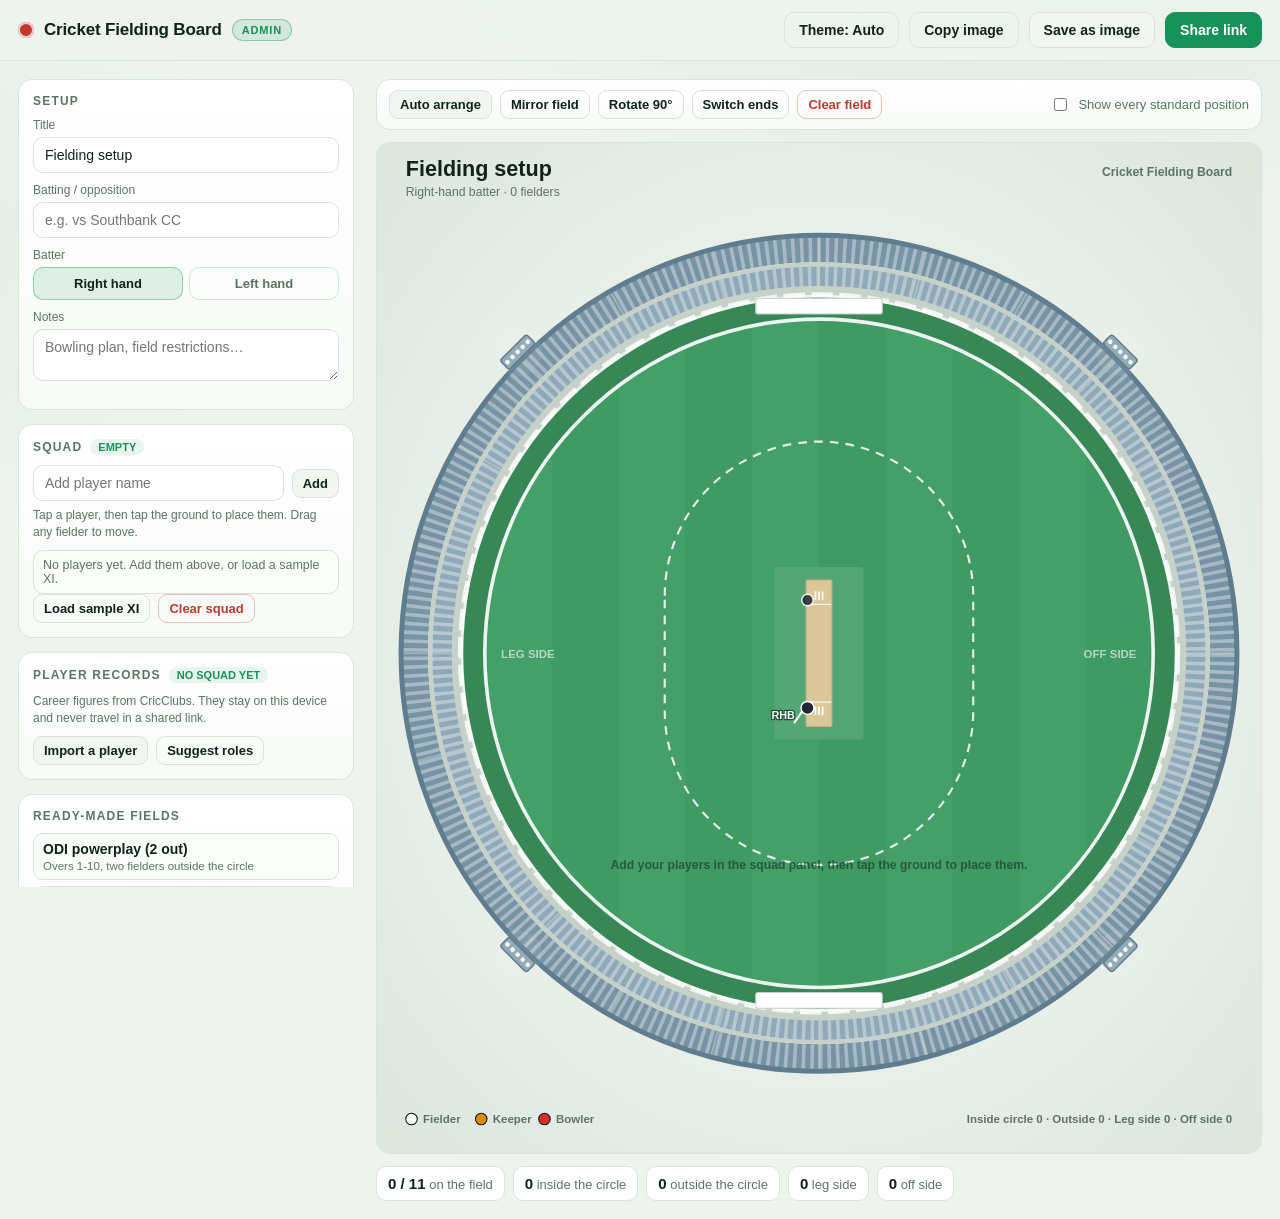
==== commit 1f338dd7: "Import player records from CricClubs, and let them advise the field CricClubs has no API and a brows" ====
--- a/index.html
+++ b/index.html
@@ -76,6 +76,17 @@
       </div>
     </section>
 
+    <section class="card admin-only" id="recordsCard">
+      <h2>Player records <span id="recordsCount" class="count"></span></h2>
+      <p class="hint">Career figures from CricClubs. They stay on this device and never travel in
+        a shared link.</p>
+      <div class="row wrap">
+        <button id="btnImportStats" class="btn small" type="button">Import a player</button>
+        <button id="btnSuggest" class="btn small ghost" type="button">Suggest roles</button>
+      </div>
+      <div id="suggestions" class="suggestions" hidden></div>
+    </section>
+
     <section class="card">
       <h2>Ready-made fields</h2>
       <ul id="templateList" class="templates"></ul>
@@ -183,10 +194,64 @@
   </form>
 </dialog>
 
+<dialog id="statsDlg" class="dialog">
+  <h2>Import a player record</h2>
+  <p class="hint">Click the bookmarklet on a CricClubs profile and paste here. Copying the profile
+    page itself — select all, copy — works too; the box reads either.
+    <a href="tools/bookmarklet.html" target="_blank" rel="noopener">Get the bookmarklet</a>.</p>
+
+  <textarea id="statsPaste" rows="5" placeholder="Paste the record here"></textarea>
+  <div class="row">
+    <button id="btnReadStats" class="btn" type="button">Read it</button>
+    <span id="statsMsg" class="hint"></span>
+  </div>
+
+  <div id="statsPreview" class="preview" hidden>
+    <h3 id="previewName"></h3>
+    <p id="previewLine" class="hint"></p>
+    <div id="previewFigures" class="figures"></div>
+
+    <div class="sharerow">
+      <div>
+        <strong>One of ours</strong>
+        <span class="hint">Attach the record to a squad player.</span>
+      </div>
+      <div class="row">
+        <select id="statsAttach" class="select"></select>
+        <button id="btnSaveStats" class="btn small" type="button">Save</button>
+      </div>
+    </div>
+
+    <div class="sharerow">
+      <div>
+        <strong>One of theirs</strong>
+        <span class="hint">Read the batter and set a field to bowl at them.</span>
+      </div>
+      <div class="row">
+        <button id="btnScout" class="btn small" type="button">Scout this batter</button>
+      </div>
+    </div>
+
+    <div id="scoutRead" class="scout" hidden></div>
+  </div>
+
+  <div class="row end">
+    <button id="btnCloseStats" class="btn" type="button">Done</button>
+  </div>
+</dialog>
+
+<dialog id="cardDlg" class="dialog">
+  <div id="cardBody"></div>
+  <div class="row end">
+    <button id="btnCloseCard" class="btn" type="button">Close</button>
+  </div>
+</dialog>
+
 <div id="toast" class="toast" hidden></div>
 
 <script src="js/positions.js"></script>
 <script src="js/state.js"></script>
+<script src="js/stats.js"></script>
 <script src="js/field.js"></script>
 <script src="js/export.js"></script>
 <script src="js/app.js"></script>
--- a/assets/styles.css
+++ b/assets/styles.css
@@ -538,6 +538,121 @@
   line-height: 1.5;
 }
 
+/* ----------------------------------------------------------------- records */
+
+.figures {
+  display: grid;
+  grid-template-columns: repeat(auto-fit, minmax(104px, 1fr));
+  gap: 8px;
+  margin: 12px 0;
+}
+
+.figures .fig {
+  border: 1px solid var(--line);
+  background: var(--row-bg);
+  border-radius: 10px;
+  padding: 9px 11px;
+}
+
+.figures .fig b {
+  display: block;
+  font-size: 19px;
+  font-weight: 700;
+  letter-spacing: -0.01em;
+  font-variant-numeric: tabular-nums;
+  line-height: 1.25;
+}
+
+.figures .fig span {
+  font-size: 10.5px;
+  letter-spacing: 0.08em;
+  text-transform: uppercase;
+  color: var(--muted);
+}
+
+.iconbtn.rec {
+  border: 1px solid var(--line);
+  border-radius: 50%;
+  width: 20px;
+  height: 20px;
+  padding: 0;
+  font-size: 11px;
+  font-weight: 700;
+  font-style: italic;
+  line-height: 1;
+  flex: none;
+}
+
+.suggestions { margin-top: 12px; }
+
+ul.suggest {
+  list-style: none;
+  margin: 0 0 10px;
+  padding: 0;
+  display: flex;
+  flex-direction: column;
+  gap: 6px;
+}
+
+ul.suggest li {
+  border: 1px solid var(--line);
+  background: var(--row-bg);
+  border-radius: 10px;
+  padding: 8px 10px;
+  display: grid;
+  grid-template-columns: 1fr auto;
+  gap: 3px 8px;
+}
+
+ul.suggest .who { font-size: 13.5px; font-weight: 650; }
+
+ul.suggest .what {
+  font-size: 10px;
+  letter-spacing: 0.08em;
+  text-transform: uppercase;
+  color: var(--accent);
+  text-align: right;
+  align-self: center;
+  white-space: nowrap;
+}
+
+ul.suggest .why { grid-column: 1 / -1; font-size: 12px; color: var(--muted); line-height: 1.45; }
+
+.preview { border-top: 1px solid var(--line); margin-top: 14px; padding-top: 12px; }
+.preview h3 { margin: 0 0 2px; font-size: 17px; }
+
+textarea#statsPaste { font-family: ui-monospace, SFMono-Regular, Menlo, monospace; font-size: 12px; }
+
+.select {
+  background: var(--input-bg);
+  border: 1px solid var(--line);
+  color: var(--text);
+  border-radius: 10px;
+  padding: 8px 10px;
+  font: inherit;
+  font-size: 14px;
+  flex: 1;
+  min-width: 0;
+}
+
+.scout {
+  border: 1px solid var(--accent-line);
+  background: var(--accent-faint);
+  border-radius: 12px;
+  padding: 12px 14px;
+  margin-top: 12px;
+}
+
+.scout h3 { margin: 0 0 8px; font-size: 15.5px; }
+.scout ul { margin: 0 0 8px; padding-left: 18px; }
+.scout li { font-size: 13.5px; color: var(--muted); line-height: 1.5; margin-bottom: 5px; }
+.scout .hint { margin: 0 0 10px; }
+
+#cardBody h2 { margin: 0 0 2px; font-size: 21px; }
+#cardBody .tablewrap { margin: 10px 0 12px; }
+#cardBody table { min-width: 380px; font-size: 13.5px; }
+#cardBody td { font-variant-numeric: tabular-nums; }
+
 /* ------------------------------------------------------------------- toast */
 
 .toast {
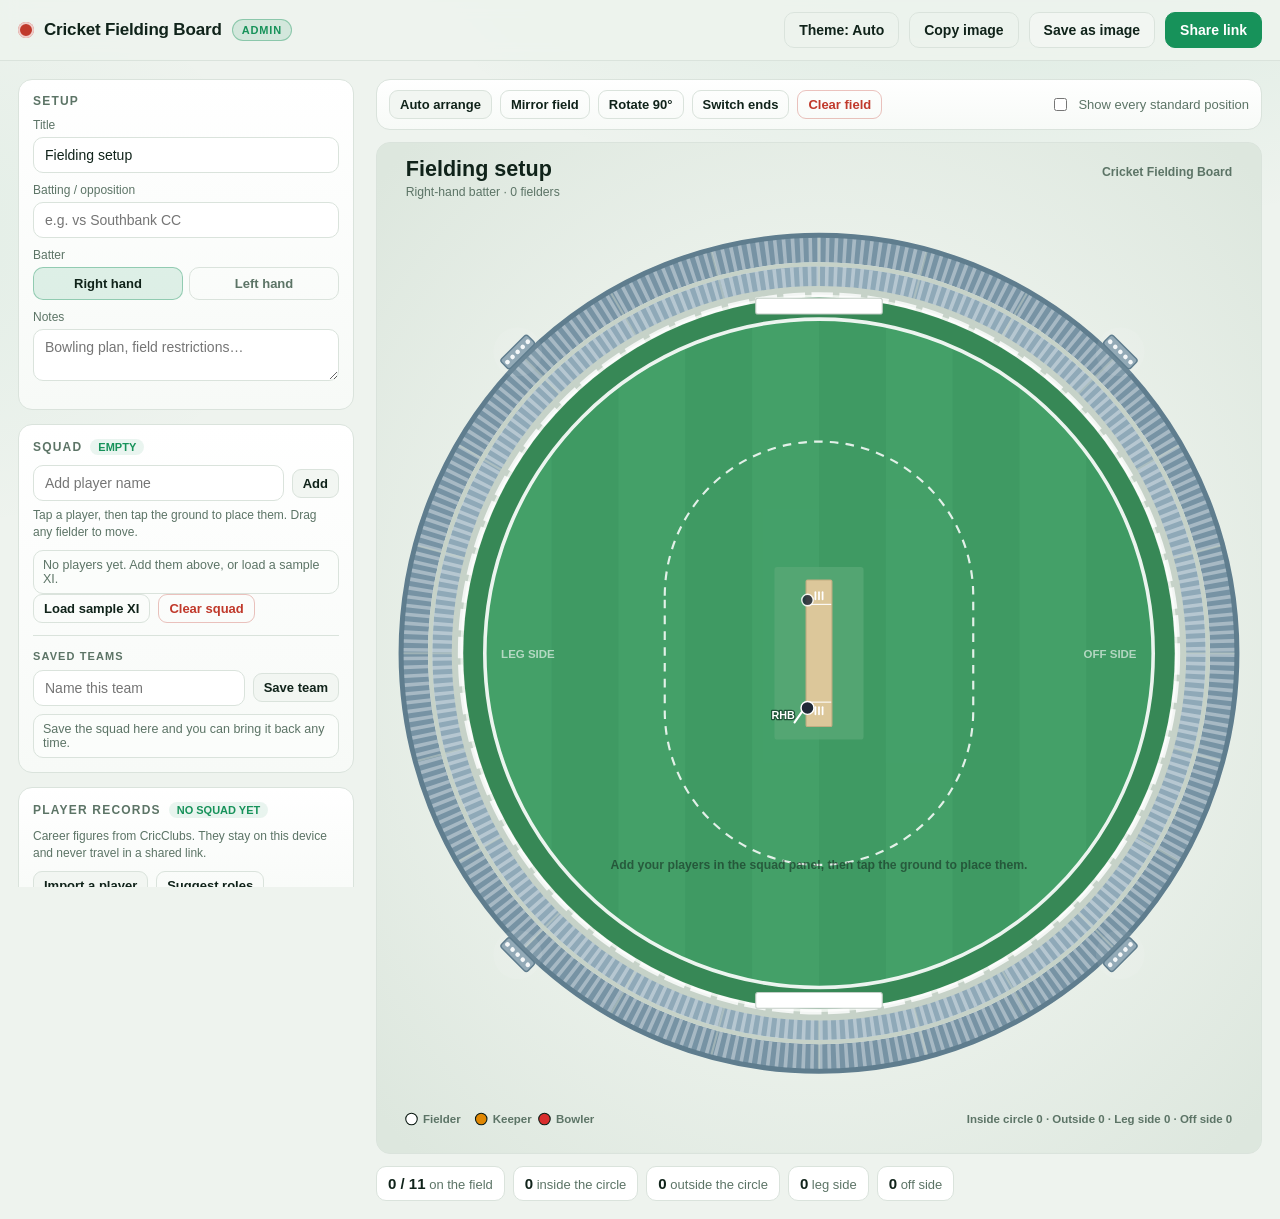
==== commit 2cecbd19: "Aim the import at a player, confirm what is destructive, save teams Three things the board was getti" ====
--- a/index.html
+++ b/index.html
@@ -74,6 +74,15 @@
         <button id="btnSampleSquad" class="btn small ghost" type="button">Load sample XI</button>
         <button id="btnClearSquad" class="btn small ghost danger" type="button">Clear squad</button>
       </div>
+
+      <div class="admin-only teams">
+        <h3 class="subhead">Saved teams</h3>
+        <div class="row">
+          <input id="inpTeamName" type="text" maxlength="40" placeholder="Name this team">
+          <button id="btnSaveTeam" class="btn small" type="button">Save team</button>
+        </div>
+        <ul id="teamList" class="saved"></ul>
+      </div>
     </section>
 
     <section class="card admin-only" id="recordsCard">
@@ -200,6 +209,7 @@
     page itself — select all, copy — works too; the box reads either.
     <a href="tools/bookmarklet.html" target="_blank" rel="noopener">Get the bookmarklet</a>.</p>
 
+  <p id="importFor" class="importfor" hidden></p>
   <textarea id="statsPaste" rows="5" placeholder="Paste the record here"></textarea>
   <div class="row">
     <button id="btnReadStats" class="btn" type="button">Read it</button>
@@ -214,9 +224,9 @@
     <div class="sharerow">
       <div>
         <strong>One of ours</strong>
-        <span class="hint">Attach the record to a squad player.</span>
-      </div>
-      <div class="row">
+        <span class="hint" id="attachHint">Attach the record to a squad player.</span>
+      </div>
+      <div class="row" id="attachRow">
         <select id="statsAttach" class="select"></select>
         <button id="btnSaveStats" class="btn small" type="button">Save</button>
       </div>
@@ -244,6 +254,15 @@
   <div id="cardBody"></div>
   <div class="row end">
     <button id="btnCloseCard" class="btn" type="button">Close</button>
+  </div>
+</dialog>
+
+<dialog id="confirmDlg" class="dialog narrow">
+  <h2 id="confirmTitle"></h2>
+  <p id="confirmBody" class="hint"></p>
+  <div class="row end">
+    <button id="btnConfirmNo" class="btn ghost" type="button">Cancel</button>
+    <button id="btnConfirmOk" class="btn primary" type="button">Do it</button>
   </div>
 </dialog>
 
--- a/assets/styles.css
+++ b/assets/styles.css
@@ -653,6 +653,37 @@
 #cardBody table { min-width: 380px; font-size: 13.5px; }
 #cardBody td { font-variant-numeric: tabular-nums; }
 
+.subhead {
+  font-size: 11px;
+  letter-spacing: 0.1em;
+  text-transform: uppercase;
+  color: var(--muted);
+  margin: 14px 0 8px;
+  font-weight: 700;
+}
+
+.teams { border-top: 1px solid var(--line); margin-top: 12px; }
+.teams .saved { margin-top: 8px; }
+
+.importfor {
+  font-size: 13px;
+  font-weight: 650;
+  color: var(--accent);
+  background: var(--accent-faint);
+  border: 1px solid var(--accent-line);
+  border-radius: 10px;
+  padding: 8px 12px;
+  margin: 0 0 10px;
+}
+
+.dialog.narrow { max-width: 420px; }
+.dialog.narrow h2 { font-size: 18px; }
+.dialog.narrow .hint { margin-bottom: 18px; font-size: 14px; }
+
+#statsAttach[hidden] { display: none; }
+
+.iconbtn.rec.has { color: var(--accent); border-color: var(--accent-line); }
+
 /* ------------------------------------------------------------------- toast */
 
 .toast {
